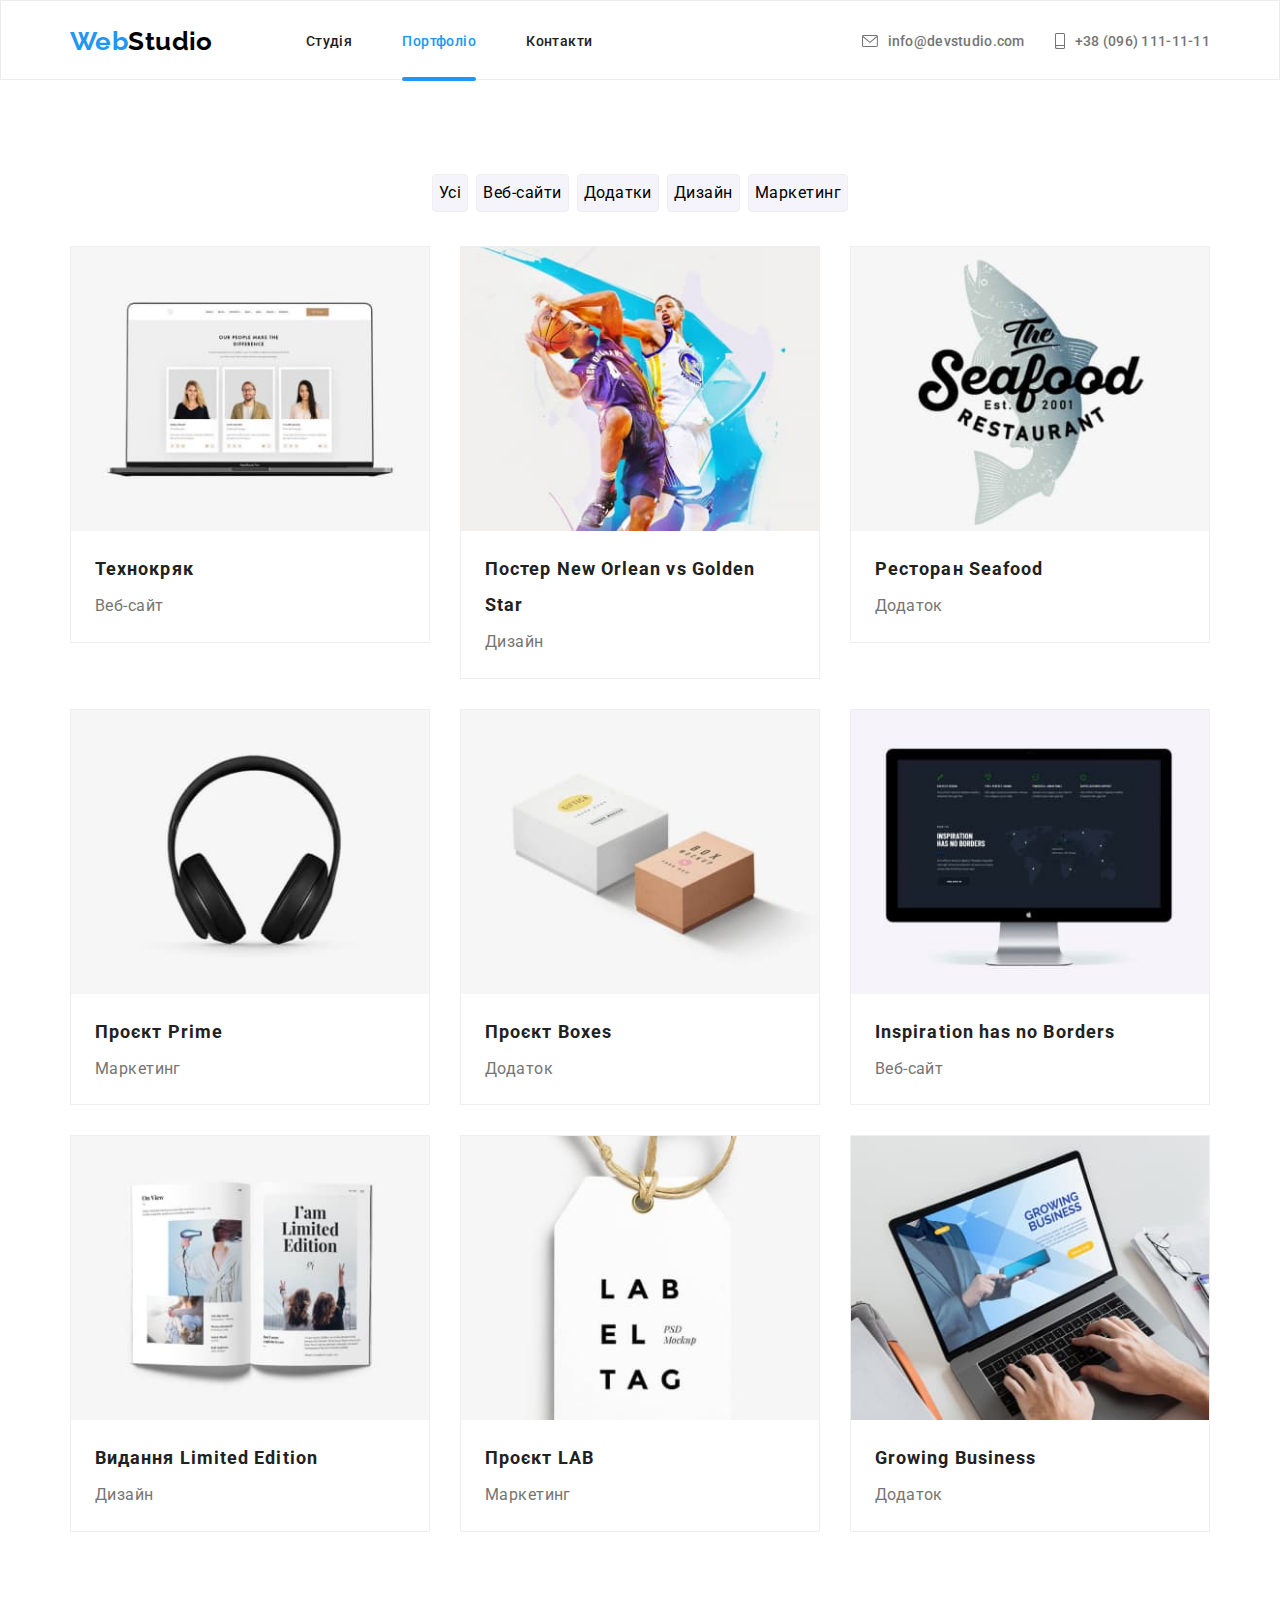
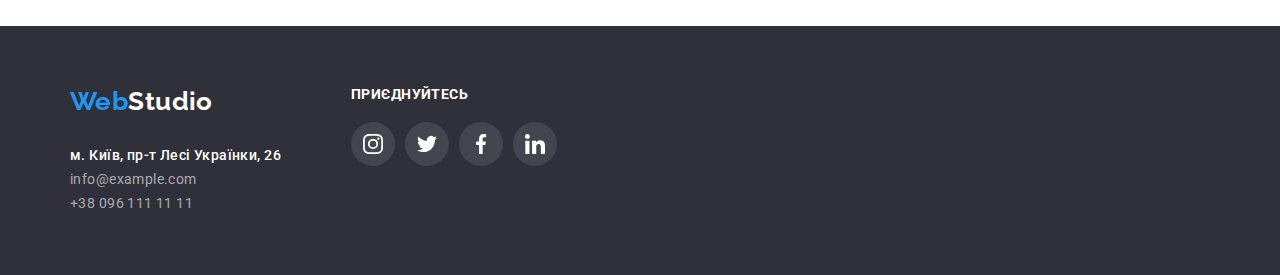
==== portfolio.html @ 77e69fac "form1" ====
<!DOCTYPE html>
<html lang="ru">
  <head>
    <link
      rel="stylesheet"
      href="https://cdnjs.cloudflare.com/ajax/libs/modern-normalize/1.0.0/modern-normalize.min.css"
    />
    <link rel="preconnect" href="https://fonts.googleapis.com" />
    <link rel="preconnect" href="https://fonts.gstatic.com" crossorigin />
    <link
      href="https://fonts.googleapis.com/css2?family=Raleway:wght@700&family=Roboto:wght@400;500;700;900&display=swap"
      rel="stylesheet"
    />

    <meta charset="UTF-8" />

    <meta name="viewport" content="width=device-width, initial-scale=1.0" />
    <title>Portfolio</title>
    <link rel="stylesheet" href="./css/styles.css" />
  </head>

  <body class="body">
     <header class="header">
      <section class="container main-nav">
        <h1 class="visually-hidden">Main</h1>
        <div class="header-logo">
          <a href="https://google.com" class="header-logo-link-1"
            ><span class="logo">Web</span><span class="header-logo-link-1">Studio</span></a
          >
        </div>

        <nav class="header-nav">
          <ul class="header-list">
            <li class="header-list-item"><a href="./index.html" class="list-item">Студія</a></li>
            <li class="header-list-item">
              <a href="./portfolio.html" class="list-item current">Портфоліо</a>
            </li>
            <li class="header-list-item"><a href="#contacts" class="list-item">Контакти</a></li>
          </ul>
        </nav>

        <ul class="contacts-list">
          <li class="contacts-list-item">
            <a href="info@devstudio.com" class="mail-tel">
              <svg class="icon-envelope" width="16" height="12">
                <use href="./images/icons.svg#envelope"/>
              </svg>
              info@devstudio.com</a
            >
          </li>
          <li class="contacts-list-item">
            <a href="tel:+380961111111" class="mail-tel">
              <svg class="icon-smartphone" width="10" height="16">
                <use href="./images/icons.svg#smartphone"/>
              </svg>

              +38 (096) 111-11-11
            </a>
          </li>
        </ul>
      </section>
    </header>
    <main>
      <section class="section">
        <h2 class="visually-hidden">Filter</h2>
        <div class="container portfolio">
          <ul class="button-list">
            <li><button type="button" class="button-list-item">Усі</button></li>
            <li><button type="button" class="button-list-item">Веб-сайти</button></li>
            <li><button type="button" class="button-list-item">Додатки</button></li>
            <li><button type="button" class="button-list-item">Дизайн</button></li>
            <li><button type="button" class="button-list-item">Маркетинг</button></li>
          </ul>

          <ul class="card-set">
            <li class="card-set-item">
              <a href="" class="card">
                <div class="card-thumb">
                  <!-- обертка для картинки -->
                  <img src="./images/project1.jpg" alt="сторінка в інтернеті" width="370" />
                <div class="card-overlay"><p class="text-description">Ресурс пропонує комплексні пропозиції з різним рівнем функціоналу та сервісів. Все це дозволить відвідувачу отримати вичерпні відомості про компанію чи приватну особу.</p>
               </div></div>
                <div class="text-box">
                  <h3 class="portfolio-title">Технокряк</h3>
                  <p class="portfolio-text">Веб-сайт</p>
                </div>
                 </a>
            </li>

            <li class="card-set-item">
              <a href="" class="card">
                <div class="card-thumb">
                  <!-- обертка для картинки -->
                  <img src="./images/project2.jpg" alt="сторінка в інтернеті" width="370" />
                </div>
                <div class="text-box">
                  <h3 class="portfolio-title">Постер New Orlean vs Golden Star</h3>
                  <p class="portfolio-text">Дизайн</p>
                </div>
           </a>
            </li>

            <li class="card-set-item">
         <a href="" class="card">
                <div class="card-thumb">
                  <!-- обертка для картинки -->
                  <img src="./images/project3.jpg" alt="сторінка в інтернеті" width="370" />
                </div>
                <div class="text-box">
                  <h3 class="portfolio-title">Ресторан Seafood</h3>
                  <p class="portfolio-text">Додаток</p>
                </div>
          </a>
            </li>

            <li class="card-set-item">
            <a href="" class="card">
                <div class="card-thumb">
                  <!-- обертка для картинки -->
                  <img src="./images/project4.jpg" alt="сторінка в інтернеті" width="370" />
                </div>
                <div class="text-box">
                  <h3 class="portfolio-title">Проєкт Prime</h3>
                  <p class="portfolio-text">Маркетинг</p>
                </div>
                </a>
            </li>

            <li class="card-set-item">
                <a href="" class="card">
                <div class="card-thumb">
                  <!-- обертка для картинки -->
                  <img src="./images/project5.jpg" alt="сторінка в інтернеті" width="370" />
                </div>
                <div class="text-box">
                  <h3 class="portfolio-title">Проєкт Boxes</h3>
                  <p class="portfolio-text">Додаток</p>
                </div>
               </a>
            </li>

            <li class="card-set-item">
                 <a href="" class="card">
                <div class="card-thumb">
                  <!-- обертка для картинки -->
                  <img src="./images/project6.jpg" alt="сторінка в інтернеті" width="370" />
                </div>
                <div class="text-box">
                  <h3 class="portfolio-title">Inspiration has no Borders</h3>
                  <p class="portfolio-text">Веб-сайт</p>
                </div>
                 </a>
            </li>

            <li class="card-set-item">
                <a href="" class="card">
                <div class="card-thumb">
                  <!-- обертка для картинки -->
                  <img src="./images/project7.jpg" alt="сторінка в інтернеті" width="370" />
                </div>
                <div class="text-box">
                  <h3 class="portfolio-title">Видання Limited Edition</h3>
                  <p class="portfolio-text">Дизайн</p>
                </div>
               </a>
            </li>
            <li class="card-set-item">
                <a href="" class="card">
                <div class="card-thumb">
                  <!-- обертка для картинки -->
                  <img src="./images/project8.jpg" alt="сторінка в інтернеті" width="370" />
                </div>
                <div class="text-box">
                  <h3 class="portfolio-title">Проєкт LAB</h3>
                  <p class="portfolio-text">Маркетинг</p>
                </div>
    </a>
            </li>
            <li class="card-set-item">
                <a href="" class="card">
                <div class="card-thumb">
                  <!-- обертка для картинки -->
                  <img src="./images/project9.jpg" alt="сторінка в інтернеті" width="370" />
                </div>
                <div class="text-box">
                  <h3 class="portfolio-title">Growing Business</h3>
                  <p class="portfolio-text">Додаток</p>
                </div>
              </a>
            </li>
          </ul>
        </div>
      </section>
    </main>

    <!-- Footer Portfolio -->
   <footer id="contacts" class="footer">
      <div class="container footer-section">
        <div class="logo-adress">
          <div class="footer-logo">
            <a href="https://google.com" class="footer-logo-link-1"
              ><span class="logo">Web</span><span class="footer-logo-link-1">Studio</span></a
            >
          </div>

          <address class="adress">
            <ul class="adress-list">
              <li>
                <a href="" class="adress-list-item-place">м. Київ, пр-т Лесі Українки, 26</a>
              </li>
              <li><a href="mailto:mango@mail.pig" class="adress-list-mail">info@example.com</a></li>
              <li><a href="tel:+1112223344" class="adress-list-tel">+38 096 111 11 11</a></li>
            </ul>
          </address>
        </div>

        <div class="footer-social-links">
          <p class="footer-subtitle">Приєднуйтесь</p>
          <ul class="footer-list">
            <li class="footer-list-item">
              <a href="" class="footer-icon-link">
                <svg class="footer-icon" width="20" height="20">
                  <use href="./images/icons.svg#instagram" />
                </svg>
              </a>
            </li>
            <li class="footer-list-item">
              <a href="" class="footer-icon-link">
                <svg class="footer-icon" width="20" height="20">
                  <use href="./images/icons.svg#twitter" />
                </svg>
              </a>
            </li>
            <li class="footer-list-item">
              <a href="" class="footer-icon-link">
                <svg class="footer-icon" width="20" height="20">
                  <use href="./images/icons.svg#facebook" />
                </svg>
              </a>
            </li>
            <li class="footer-list-item">
              <a href="" class="footer-icon-link">
                <svg class="footer-icon" width="20" height="20">
                  <use href="./images/icons.svg#linkedin"/>
                </svg>
              </a>
            </li>
          </ul>
        </div>
      </div>
    </footer>
     <script src="./js/modal.js"></script>
  </body>
</html>
---- css/styles.css ----
:root {
  --primary-text-color: rgb(33, 33, 33);
  --accent-color: rgba(33, 150, 243, 1);
  --icon-color: rgba(175, 177, 184, 1);
}

body {
  max-width: 1600px;
  font-family: 'Roboto', sans-serif;
  font-weight: 500;
  font-style: normal;
  font-size: 14px;
  color: var(--primary-text-color);
  background-color: rgba(255, 255, 255, 1);
  letter-spacing: 0.03em;
}

ul {
  list-style: none;
  padding-inline-start: 0px;
  margin-block-start: 0em;
  margin-block-end: 0em;
}

img {
  display: block; /* чтоб у картинки убрался маржин боттом */
  max-width: 100%; /* чтоб картинка не расширялась больше чем нужно */
}

h1,
h2,
h3,
h4,
p {
  margin: 0;
}

.visually-hidden {
  position: absolute;
  width: 1px;
  height: 1px;
  margin: -1px;
  border: 0;
  padding: 0;
  white-space: nowrap;
  clip-path: inset(100%);
  clip: rect(0 0 0 0);
  overflow: hidden;
}
/* Контейнер */

.container {
  margin: 0 auto; /*будет по центру */
  max-width: 1170px; /*ширина контейнера 1200 но отнимаем паддинги 15+15 (1200-30=1170) */
  padding-left: 15px;
  padding-right: 15px;
  /* padding: 15px делает репета и тогда ставит ширину видз 1200рх*/
}

.section {
  padding-top: 94px;
  padding-bottom: 94px;
}

/*шапка*/

.header {
  max-width: 100%;
  height: 80px;
  border: 1px solid rgba(236, 236, 236, 1);
}

/* main-nav */

.main-nav {
  display: flex;
  align-items: center;
}

.header-list {
  display: flex; /*ok */
  align-items: center;
  width: 281px;
  height: 16px;
  margin-left: 93px; /*ok*/
  margin-top: 32px;
  margin-bottom: 32px;
}

.header-list-item:not(:last-child) {
  margin-right: 50px;
}

.header-list-item {
  position: relative;
}

.list-item {
  /* у строчных элементов не работает вертикальная геометрияЮ поэтому дисплей блок для ссылок делаем 
    тогда ссылка раздвигает ли и можно паддинг добавить , будет больше площадь куда нажать*/
  display: block;
  padding-top: 32px;
  padding-bottom: 32px;
  /* это необязательно */
  color: rgb(33, 33, 33);
  text-decoration: none;
  transition: color 250ms cubic-bezier(0.4, 0, 0.2, 1);
}

.list-item.current::after {
  display: block;
  position: absolute;
  content: '';
  width: 100%;
  height: 4px;
  background-color: var(--accent-color);
  border-radius: 4px;
  left: 0;
  bottom: 0;
}

.header-list .list-item.current {
  color: var(--accent-color);
}

.list-item:hover,
.list-item:focus {
  color: var(--accent-color);
}

.header-logo-link-1 {
  /* width: 145px;
    height: 31px; */
  font-family: 'Raleway', sans-serif;
  font-weight: 700;
  font-style: normal;
  font-size: 26px;
  line-height: 1.17;
  text-decoration: none;
  line-height: 1.17;
  text-decoration: none;
}
.logo {
  color: var(--accent-color);
  color: var(--accent-color);
}

.header-logo-link-1 {
  color: rgba(0, 0, 0, 1);
}

/*------------ICON ---------*/
/* .button{
  display: inline-block;
  align-items: center;
  padding: 10px, 10px;
  background-color: #882626;
  color: antiquewhite;
  text-decoration: none;
cursor: pointer;
}

.button > .icon{
  display: inline-block;
  width: 20px;
  height: 20px;
  margin-right: 10px;
  outline: 1px solid salmon;
  background-image: url(../images/photo1.jpg);
  background-size: contain;
}

.button::before{
  width: 20px;
  height: 20px;
  margin-right: 10px;
  outline: 1px solid salmon;
  background-color: #757575;
  color: aqua
  content: ""; obligatory
  background-image: url(../images/photo1.jpg);
  background-size: contain;


  .list-item::before{  
     display: block; чтоб сделать на всю ширину родителя
       height: 20px;
       content: ""; obligatory

  height: 20px;

}*/

.contacts-list {
  display: flex;
  margin-left: auto; /*прижимает вправо до концф контейнера*/
  align-items: center;
  font-size: 14px;
  font-weight: 500;
  line-height: 1.17;
  letter-spacing: 0.02em;
  text-align: left;
  gap: 30px;
}

.contacts-list-item {
  display: flex;

  /* justify-content: baseline; */
  text-decoration: none;
  color: rgba(117, 117, 117, 1);
}

.mail-tel {
  color: rgba(117, 117, 117, 1);
  text-decoration: none;
  display: flex;
  align-items: center;
  transition: color 250ms cubic-bezier(0.4, 0, 0.2, 1);
}

.icon-smartphone,
.icon-envelope {
  fill: currentColor;
  margin-right: 10px;
  transition: fill 250ms cubic-bezier(0.4, 0, 0.2, 1);
}

.mail-tel:hover,
.mail-tel:focus {
  color: var(--accent-color);
}

.icon-smartphone:hover,
.icon-smartphone:focus,
.icon-envelope:hover,
.icon-envelope:focus {
  fill: var(--accent-color);
}

/* Приклад ::before 
.tel::before {
  display: block;
  height: 16px;
  width: 10px;
  content: '';
  background-image: url(../images/smartphone.png);
  background-repeat: no-repeat;
} */

/*Перший блок*/

.main {
  padding-top: 200px;
  padding-bottom: 200px;
  background-color: rgba(47, 48, 58, 1);
}

.overlay {
  max-width: 1600px;
  min-height: 600px;
  margin-left: auto;
  margin-right: auto;
  background-color: rgba(196, 196, 196, 1);
  background-image: url(../images/overlay.jpg);
  background-image: rgba(47, 48, 58, 0.4);
  background-image: linear-gradient(to right, rgba(0, 0, 0, 0, 5), rgba(0, 0, 0, 0, 5));
  background-repeat: no-repeat;
  background-size: cover;
  background-position: center;
}

.tittle {
  width: 696px;
  margin: 0 auto;
  margin-block-start: 0px;
  margin-block-end: 0px;
  margin-bottom: 30px;
  font-size: 44px;
  font-weight: 900;
  text-align: center;
  line-height: 1.36;
  text-transform: uppercase;
  letter-spacing: 0.06em;
  color: rgba(255, 255, 255, 1);
  /* background-color: teal; */
}

.button {
  margin: 0 auto;
  display: block;
  min-width: 200px;
  height: 50px;
  font-family: inherit;
  font-size: 16px;
  line-height: 1.88;
  font-weight: 700;
  letter-spacing: 0.06em;
  background: var(--accent-color);
  color: rgba(255, 255, 255, 1);
  box-shadow: 0px 4px 4px 0px rgba(0, 0, 0, 0.15);
  border: 1px solid transparent;
  cursor: pointer;
  border-radius: 4px;
  /* add padding?
    transparent border not obligatory
    display inline block
    это у нас не ссылка поэтому не нужно инлайн и паддинг */
}

/* .button:hover,
button:focus {
  border-radius: 4px;
} */

/* ----------------------Modal----------------------------*/

.backdrop {
  position: fixed;
  top: 0;
  left: 0;
  width: 100%;
  height: 100%;
  background-color: rgba(0, 0, 0, 0.2);
  opacity: 1;
  transition: opacity 250ms cubic-bezier(0.4, 0, 0.2, 1),
    visibility 250ms cubic-bezier(0.4, 0, 0.2, 1);
  z-index: 1;
}

.backdrop.is-hidden {
  opacity: 0;
  visibility: hidden;
  pointer-events: none; /*при таком классе на єлемент не действуют никакие собітия */
}

.backdrop.is-hidden .modal {
  transform: translate(-50%, -50%) scale(0.9); /*стилі для схованої модалки */
}
.modal {
  position: absolute;
  top: 50%;
  left: 50%;
  transform: translate(-50%, -50%) scale(1); /*властивість була перебита тому через пробіл записуємо */
  min-width: 528px;
  min-height: 581px;
  /* padding-top: 8px;
   padding-right: 8px;
  padding-left: 490px; */
  background-color: rgba(255, 255, 255, 1);
  border-radius: 4px;
  box-shadow: 0px 2px 1px 0px rgba(0, 0, 0, 0.2);
  box-shadow: 0px 1px 1px 0px rgba(0, 0, 0, 0.14);
  box-shadow: 0px 1px 3px 0px rgba(0, 0, 0, 0.12);

  /* transform: scale(1); */
  transition: transform 250ms cubic-bezier(0.4, 0, 0.2, 1);
}
.no-scroll {
  overflow: hidden;
}

.modal-button {
  position: absolute;
  right: 8px;
  top: 8px;
  display: inline-block;
  padding: 0;
  width: 30px;
  height: 30px;
  background-color: rgba(255, 255, 255, 1);
  border-radius: 50%;
  border: 1px solid rgba(0, 0, 0, 0.1);
  cursor: pointer;
}

.icon-modal {
  fill: rgba(0, 0, 0, 1);
}

/* ----------------------Features----------------------------*/
.icon-vector-ul {
  display: flex;
}

.icon-vector {
  background-color: #2f303a;
  width: 270px;
  height: 120px;
  margin-right: 30px;
  display: flex;
  align-items: center;
  justify-content: center;
}

.icon-svg {
  width: 100%;
  height: 100%;
}

.features {
  padding-bottom: 0;
}

.features-list {
  display: flex;
  flex-wrap: wrap;
  margin-left: -30px;
  justify-content: center;
  outline: 1px solid #2f303a;
}

.features-item {
  flex-basis: calc(100% / 4 - 30px);
  margin-left: 30px;
  height: 100%;
}

.features-image {
  background-color: rgba(245, 244, 250, 1);
  display: flex;
  width: 100%;
  height: 120px;
  border-radius: 4px;
  align-items: center;
  justify-content: center;
}

/* .image{
  display: block;
  width: 270px;
  height: 120px;
} */
/* 

/* .features-item::before {
  display: block;
  height: 120px;
  content: '';
  background-image: url(../images/antenna.png); */
/* background-size: contain; */
/* background-repeat: no-repeat;
  background-position: center;
  background-color: rgba(245, 244, 250, 1);
  border-radius: 4px;
}

.features-item:nth-child(2):before {
  /* можна через доп класс задавать свойства */
/* background-image: url(../images/clock.png);
}

.features-item:nth-child(3):before {
  background-image: url(../images/diagram.png);
}

.features-item:nth-child(4):before {
  background-image: url(../images/astronaut.png);
} */

.features-text {
  font-family: Roboto;
  font-size: 14px;
  font-weight: 400;
  color: rgba(117, 117, 117, 1);
}

.features-subtitle {
  margin-top: 30px;
  margin-bottom: 10px;
  font-family: Roboto;
  font-size: 14px;
  font-weight: 700;
  line-height: 1.2;
  text-transform: uppercase;
}

/*About*/

.about-title,
.team-title,
.clients-title {
  font-size: 36px;
  font-weight: 700;
  line-height: 1.2;
  text-align: center;
  margin: 0;
  margin-bottom: 50px;
}

.about-list {
  display: flex;
  flex-wrap: wrap;
  margin-left: -30px;
}

.about-list-item {
  flex-basis: calc(100% / 3 - 30px);
  margin-left: 30px;
}

.label-item {
  position: relative;
}

.label {
  position: absolute;
  bottom: 0;
  display: flex;
  align-items: center;
  justify-content: center;
  width: 100%;
  height: 70px;
  font-size: 14px;
  font-weight: 700;
  line-height: 1.17;
  text-transform: uppercase;
  text-align: center;
  color: rgba(255, 255, 255, 1);
  background-color: rgba(47, 48, 58, 0.8);

  white-space: nowrap; /* забороняємо пренос на нову строку*/
  overflow: hidden; /*ховаємо все зайве але треба падінги поставити */
  text-overflow: ellipsis;
}

/* Варіант: .about-list-item:not(:last-child) {
    margin-right: 30px;
  } */

/*-------------------------Team---------------------------*/

.team {
  background-color: #f5f4fa;
}

.team-list {
  margin: 0; /*reset */
  padding: 0;
  display: flex;
  flex-wrap: wrap;
  margin-left: -30px;
  margin-top: -30px;
}

.team-item {
  margin: 0; /*reset */
  padding: 0;
  flex-basis: calc(100% / 4 - 30px);
  margin-left: 30px;
  margin-top: 30px;
  background-color: #ffffff;
  border-radius: 0px 0px 4px 4px;
  box-shadow: 0px 2px 1px 0px #00000033;
  box-shadow: 0px 1px 1px 0px #00000024;
  box-shadow: 0px 1px 3px 0px #0000001f;
}

.team-text-box {
  padding-top: 30px;
  padding-bottom: 16px;
}

.team-text-box > p {
  font-weight: 400;
  font-size: 16px;
  line-height: 1.2;
  text-align: center;
  color: #757575;
  margin-block-end: 0;
  margin-block-start: 0;
}

.team-text-box > h3 {
  /* padding-top: 30px; */
  margin-block-end: 0;
  margin-block-start: 0;
  margin-bottom: 10px;
  font-size: 16px;
  line-height: 1.2;
  text-align: center;
  color: #212121;
}

/* ---------------------Social icons____ */
.social-list {
  display: flex;
  justify-content: center;
  margin-bottom: 30px;
}

.social-list-item {
  width: 44px;
  height: 44px;
  display: flex;
  margin-left: 10px;
}

.social-list-item:nth-child(1) {
  margin-left: 0;
}

.icon-link {
  padding: 0;
  border: none;
  width: 100%;
  height: 100%;
  background-color: rgba(255, 255, 255, 1);
  color: rgba(
    175,
    177,
    184,
    1
  ); /*задаем цвет чтоб задать потом киррент колир тогда ховер будет легко поставить */
  border-radius: 50%;
  display: flex;
  justify-content: center;
  align-items: center;
  transition: background-color 250ms cubic-bezier(0.4, 0, 0.2, 1);
}

.icon {
  fill: currentColor;
  transition: color 250ms cubic-bezier(0.4, 0, 0.2, 1);
}

.icon-link:hover,
.icon-link:focus {
  background-color: var(--accent-color);
  color: rgba(255, 255, 255, 1);
}

/* -------------Clients-------------------------- */

.clients-list {
  display: flex;
  flex-wrap: wrap;
  justify-content: center;
  margin: 0;
  margin-right: -30px;
  margin-top: -30px;
}

.clients-item {
  margin: 0;
  flex-basis: calc(100% / 6 - 30px);
  margin-right: 30px;
  margin-top: 30px;
  height: 92px;
}

.clients-link {
  padding: 0;
  width: 100%;
  height: 100%;
  display: flex;
  justify-content: center;
  align-items: center;
  border: 1px solid var(--icon-color);
  border-radius: 4px;
  color: var(--icon-color);
  transition: border 250ms cubic-bezier(0.4, 0, 0.2, 1);
}

.icon-clients {
  fill: currentColor;
  transition: fill 250ms cubic-bezier(0.4, 0, 0.2, 1);
}

.clients-link:hover,
.clients-link:focus {
  border: 1px solid var(--accent-color);
}

.clients-link:hover .icon-clients,
.clients-link:focus .icon-clients {
  fill: var(--accent-color);
}

/* ---------------Footer------------------ */

.footer {
  padding-top: 60px;
  padding-bottom: 60px;
  background: #2f303a;
}

.footer-section {
  display: flex;
}

.logo-adress {
  display: block;
}
.footer-logo {
  margin-bottom: 28px;
}

.footer-logo-link-1 {
  width: 145px;
  height: 31px;
  font-family: 'Raleway', sans-serif;
  font-weight: 700;
  font-style: normal;
  font-size: 26px;
  line-height: 1.17;
}
.logo {
  color: var(--accent-color);
}

.footer-logo-link-1 {
  color: #ffffff;
  text-decoration: none;
}

.adress-list {
  margin-top: 28px;
  line-height: 1.7;
  font-style: normal;
}

.adress-list-mail,
.adress-list-tel {
  font-weight: 400;
  line-height: 1.7;
  letter-spacing: 0.03em;
  text-align: left;
  text-decoration: none;
  color: rgb(255, 255, 255, 0.6);
}

.adress-list-mail {
  padding-bottom: 12px;
}

.adress-list-item-place {
  color: #ffffff;
  padding-bottom: 12px;
  text-decoration: none;
  gap: 12px;
}

/*--------footer-list -------------------------------*/

.footer-social-links {
  /* margin-top: 10px; */
  margin-left: 70px;
}

.footer-list {
  display: flex;
  justify-content: center;
  margin: 0;
}
.footer-subtitle,
.form-subtitle {
  margin-bottom: 20px;
  font-weight: 700;
  font-size: 14px;
  line-height: 1.17;
  text-transform: uppercase;
  color: rgba(255, 255, 255, 1);
}

.footer-list-item {
  display: flex;
  margin-left: 10px;
  width: 44px;
  height: 44px;
}

.footer-list-item:nth-child(1) {
  margin: 0;
}

.footer-icon-link {
  padding: 0;
  border: none;
  display: flex;
  width: 100%;
  height: 100%;
  background: rgba(255, 255, 255, 0.1);
  border-radius: 50%;
  justify-content: center;
  align-items: center;
  color: rgba(255, 255, 255, 1);
  transition: background-color 250ms cubic-bezier(0.4, 0, 0.2, 1);
}

.footer-icon {
  fill: currentColor;
}

.footer-icon-link:hover,
.footer-icon-link:focus {
  background-color: var(--accent-color);
}

/*________________FORM_________________*/

.footer-form {

  margin-left: 93px;
  
}

form{
  width: 570px;
  display: flex;
  flex-direction: row;
  gap: 12px;
 
}

label{
  display: flex;
  color: #757575;
    height: 50px;
}

input{
  display: flex;
width: 358px;
 background-color: rgba(47, 48, 58, 1);
font-size: 16px;
font-weight: 400;
line-height: 1.25;
text-align: left;
padding-left: 15px;
border: 1px solid rgba(255, 255, 255, 0.3);
box-shadow: 0px 4px 4px 0px rgba(0, 0, 0, 0.15);
}

.footer-form-btn {
  display: inline-block;
  background-color: var(--accent-color);
  border-radius: 4px;
  color: rgba(255, 255, 255, 1);
  cursor: pointer;
  font-size: 16px;
  font-weight: 700;
  line-height: 1.88;
  letter-spacing: 0.06em;
  text-align: center;
  width: 200px;
  height: 50px;
  margin-right: 10px;
}

.form-icon{
  fill: currentColor;
}
/*------------------------------------------------------------ Portfolio -------------------------------*/

/* Button section */
.button-list {
  display: flex;
  /* margin-top: 94px; */
  justify-content: center;
  gap: 8px;
  margin-bottom: 34px;
}

.button-list-item {
  height: 38px;
  border-radius: 4px;
  font-family: inherit;
  font-size: 16px;
  line-height: 1.63;
  text-align: center;
  letter-spacing: 0.03em;
  background-color: #f5f4fa;
  cursor: pointer;
  border: 1px solid rgba(238, 238, 238, 1);
  border-radius: 4px;
  transition: background-color 250ms cubic-bezier(0.4, 0, 0.2, 1),
    color 250ms cubic-bezier(0.4, 0, 0.2, 1);
}

.button-list-item:hover,
.button-list-item:focus {
  background-color: var(--accent-color);
  color: rgba(255, 255, 255, 1);
}

/* Portfolio List Section */

.card-set {
  margin: 0; /*reset */
  padding: 0;
  display: flex;
  flex-wrap: wrap;
  /* justify-content: space-between;  */
  /* margin-right: 0px; */
  margin-left: -30px;
  margin-top: -30px;
}

.card-set-item {
  margin: 0; /*reset */
  padding: 0;
  flex-basis: calc(100% / 3 - 30px);
  /*тоже самое что и ширина , хотим 3 колонки чтоб всега было */
  margin-left: 30px;
  margin-top: 30px;
}
.card {
  display: block;
  text-decoration: none;
  width: 100%;
  margin-left: auto;
  margin-right: auto;
  overflow: hidden;
  cursor: pointer;
  border: 1px solid rgba(238, 238, 238, 1);
}
.card:hover,
.card:focus {
  box-shadow: 1px 4px 6px 0px rgba(0, 0, 0, 0.16);
  box-shadow: 0px 4px 4px 0px rgba(0, 0, 0, 0.06);
  box-shadow: 0px 1px 1px 0px rgba(0, 0, 0, 0.12);
}

.card-thumb {
  position: relative;
  overflow: hidden; /*or auto*/
}

.card-thumb::before {
  display: inline-block;
  position: absolute;
  content: '';
  width: 100%;
  height: 100%;
  top: 0;
  left: 0;
  background-color: rgba(33, 150, 243, 0.9);
  opacity: 0;
  transform: translateY(100%);
  transition: transform 250ms cubic-bezier(0.4, 0, 0.2, 1);
}

.card:hover .card-thumb::before,
.card:focus .card-thumb::before {
  /*При ховере сюда возьми его бивор и примени стили*/
  opacity: 1;
  transform: translateY(0);
}

.text-description {
  position: absolute;
  display: flex;
  justify-content: center;
  align-items: center;
  padding-left: 24px;
  padding-right: 24px;
  bottom: 0;
  transform: translateY(100%);
  color: #ffffff;
  background-color: rgba(33, 150, 243, 0.9);

  opacity: 1;
  font-size: 18px;
  width: 100%;
  height: 100%;
  line-height: 1.56;
  font-weight: 400;
  text-align: left;
  transition: transform 250ms cubic-bezier(0.4, 0, 0.2, 1);
}

.card:hover .text-description,
.card:focus .text-description {
  opacity: 1;
  transform: translateY(0);
}

.text-box {
  padding-top: 20px;
  padding-bottom: 20px;
  padding-left: 24px;
  padding-right: 24px;
}

.portfolio-title {
  margin-block-end: 0;
  margin-block-start: 0;
  font-size: 18px;
  font-weight: 700;
  line-height: 2;
  letter-spacing: 0.06em;
  text-align: left;
  color: rgba(33, 33, 33, 1);
}

.portfolio-text {
  margin-block-end: 0;
  margin-block-start: 0;
  margin-top: 4px;
  font-size: 16px;
  font-weight: 400;
  line-height: 1.88;
  text-align: left;

  color: rgba(117, 117, 117, 1);
}
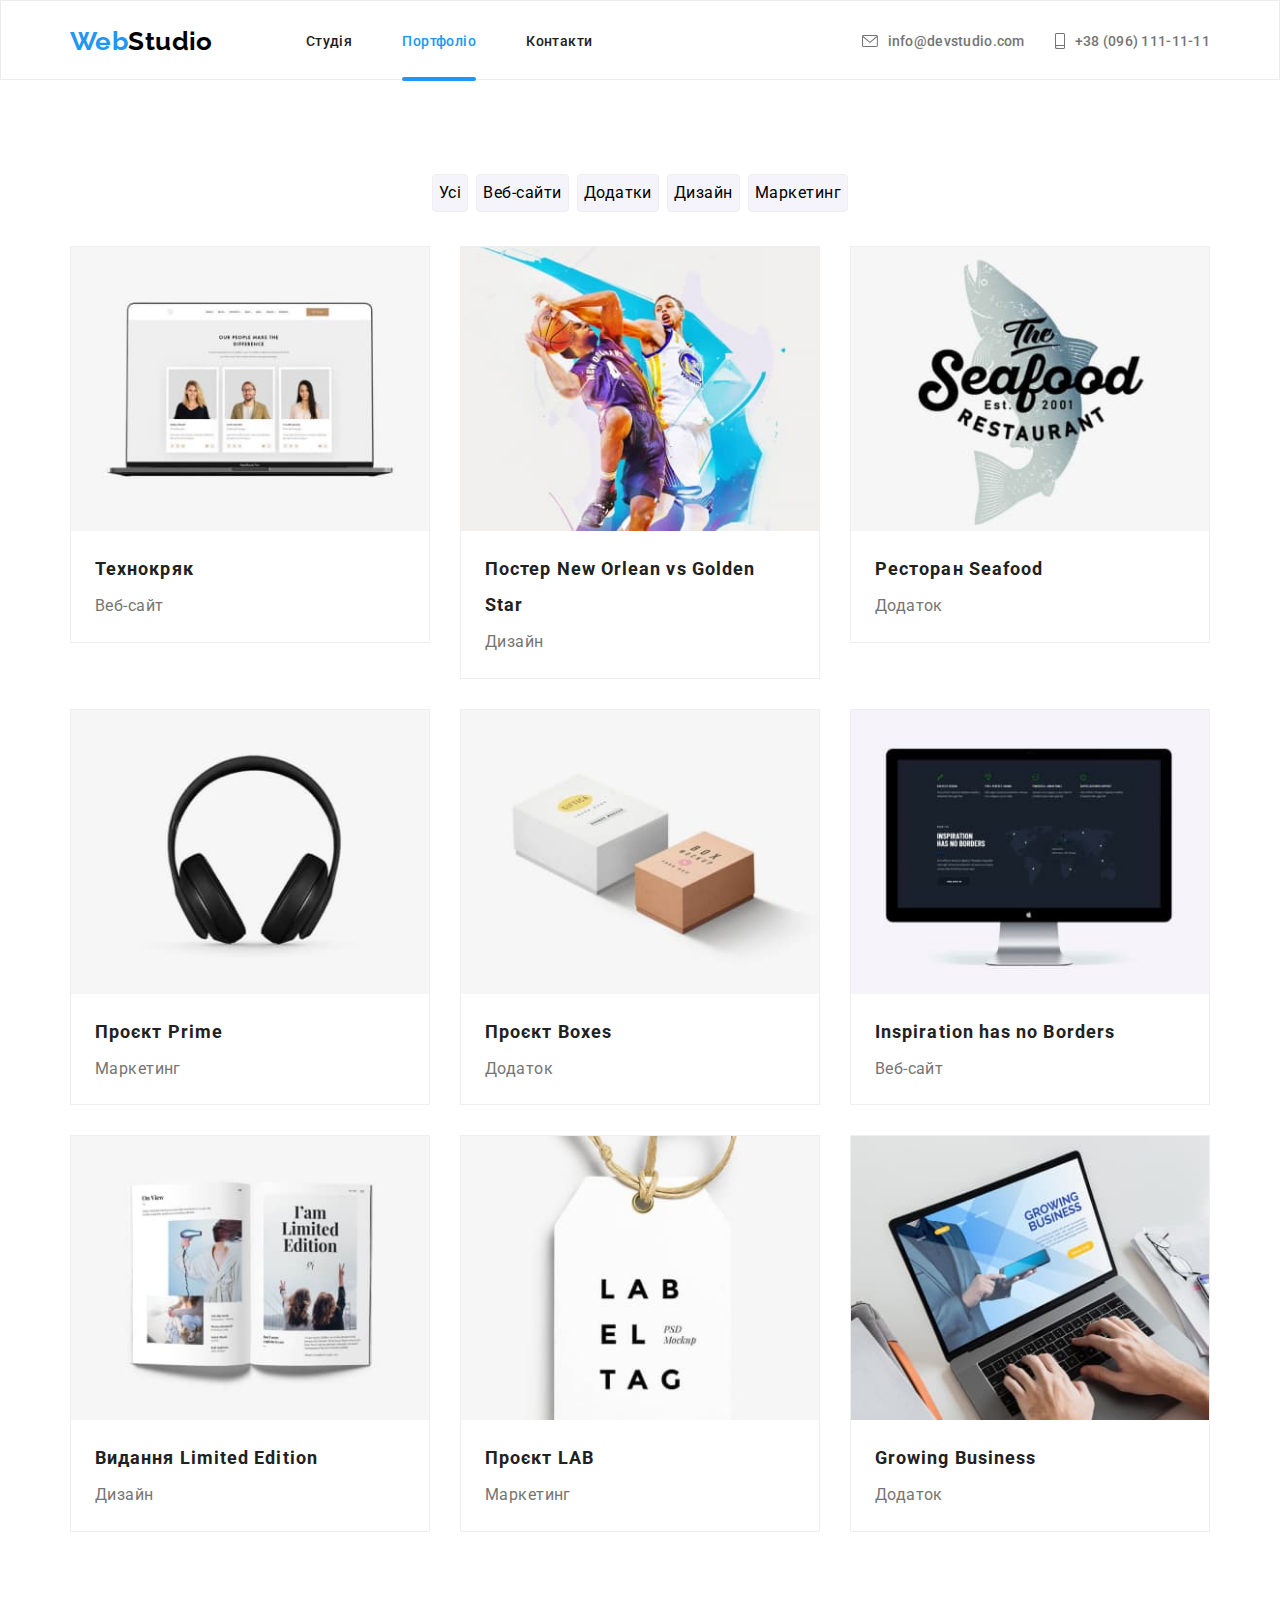
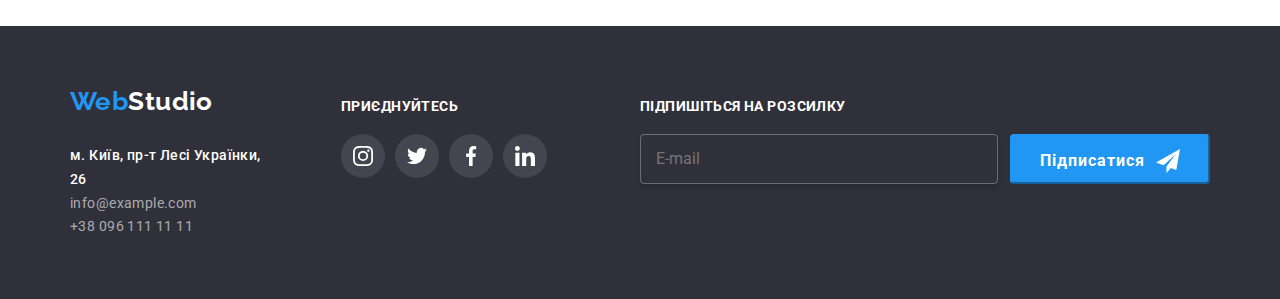
==== commit 7b4cc0cf: "ok" ====
--- a/portfolio.html
+++ b/portfolio.html
@@ -247,8 +247,23 @@
             </li>
           </ul>
         </div>
+
+
+         <div class="footer-form">
+          <p class="form-subtitle">Підпишіться на розсилку</p>
+          <form name="signup_form" class="form-subscribe" autocomplete="on" novalidate>
+            <input type="email" name="email" class="input-subscribe" placeholder="E-mail" />
+            <button type="submit" class="footer-form-btn">
+              Підписатися
+              <svg class="form-icon" width="24" height="24">
+                <use href="./images/icons.svg#icon-send" />
+              </svg>
+            </button>
+          </form>
+        </div>
       </div>
     </footer>
+    
      <script src="./js/modal.js"></script>
   </body>
 </html>
--- a/css/styles.css
+++ b/css/styles.css
@@ -344,9 +344,7 @@
   transform: translate(-50%, -50%) scale(1); /*властивість була перебита тому через пробіл записуємо */
   min-width: 528px;
   min-height: 581px;
-  /* padding-top: 8px;
-   padding-right: 8px;
-  padding-left: 490px; */
+  padding: 40px;
   background-color: rgba(255, 255, 255, 1);
   border-radius: 4px;
   box-shadow: 0px 2px 1px 0px rgba(0, 0, 0, 0.2);
@@ -377,6 +375,199 @@
 .icon-modal {
   fill: rgba(0, 0, 0, 1);
 }
+.modal-button:hover .icon-modal {
+  fill: var(--accent-color);
+  transition: fill 250ms cubic-bezier(0.4, 0, 0.2, 1);
+}
+/*MODAL FORM*/
+
+.modal-title {
+  margin-bottom: 12px;
+  font-size: 20px;
+  font-weight: 700;
+  line-height: 1.17;
+  text-align: center;
+  color: rgba(33, 33, 33, 1);
+}
+
+.modal-form {
+  width: 448px;
+}
+
+.form-field {
+  display: flex;
+  flex-direction: column;
+  margin-bottom: 10px;
+  width: 100%;
+
+}
+
+.modal-form-input {
+  display: block;
+  margin: 0;
+  padding: 0;
+  padding-left: 42px;
+  height: 40px;
+  border: 1px solid rgba(33, 33, 33, 0.2);
+  border-radius: 4px;
+  cursor: text;
+  width: 100%;
+transition: border-color 250ms cubic-bezier(0.4, 0, 0.2, 1);}
+
+.form-field label {
+  margin-bottom: 4px;
+  color: rgba(117, 117, 117, 1);
+  font-size: 12px;
+  font-weight: 400;
+  line-height: 1.17;
+  letter-spacing: 0.01em;
+  text-align: left;  
+   
+}
+.input-wrap{
+   position: relative;
+}
+
+.modal-form-icon {
+  position: absolute; 
+  top:50%;
+  transform: translateY(-50%);
+left: 12px;
+}
+
+.modal-form-input:focus + .modal-form-icon{
+  fill: var(--accent-color);
+  transition: fill 250ms cubic-bezier(0.4, 0, 0.2, 1) ;
+}
+.modal-form-input:focus{
+  border-color: var(--accent-color);
+  outline: var(--accent-color);
+  
+}
+
+
+
+
+.form-field textarea {
+    height: 120px;
+  padding: 12px 16px;
+  resize: none;
+  border: 1px solid rgba(33, 33, 33, 0.2);
+    border-radius: 4px;
+}
+
+.form-field textarea:focus{
+    border-color: var(--accent-color);
+  outline: var(--accent-color);
+   transition: border-color 250ms cubic-bezier(0.4, 0, 0.2, 1);
+}
+
+.form-field textarea::placeholder {
+  font-size: 12px;
+  font-weight: 400;
+  line-height: 1.17;
+  letter-spacing: 0.01em;
+  text-align: left;
+  color: rgba(117, 117, 117, 0.5);
+}
+
+.option-box{
+
+  display: flex;
+  justify-content: center;
+  align-items: center;
+  gap: 4px;
+  margin-top: 20px;
+
+}
+
+.option-box input[type='checkbox']{
+  color: var(--accent-color);
+}
+.option-box label{
+ font-size: 14px;
+  font-weight: 400;
+  line-height: 1.71;
+  text-align: left;
+  color: rgba(117, 117, 117, 1);
+}
+
+.option-box input[type='checkbox']{
+  /* color: var(--accent-color); */
+  width: 16px;
+  height: 15px;
+  margin-right: 4px;
+  border: 0.2px solid rgba(255, 255, 255, 1)
+}
+
+.checkbox-label{
+  display: flex;
+  align-items: center;
+}
+.checks-icon-wrap{
+  display: flex;
+  justify-content: center;
+  align-items: center;
+  width: 16px;
+  height: 15px;
+  background-color: white;
+  border: 2px solid black;
+  border-radius: 4px;
+  margin-right: 10px;
+}
+.icon-check{
+fill: transparent;
+}
+.checkbox:checked + .checks-icon-wrap{
+  border-color: var(--accent-color);
+background-color: var(--accent-color);
+}
+.checkbox:checked + .icon-check{
+fill: #ffffff;
+}
+/* ----в дз треба через спрайт----
+.checkbox:checked + .checks-icon{
+  border-color: var(--accent-color);
+background-color: var(--accent-color);
+background-image: url(../images/Check.svg);
+background-size: contain;
+background-origin: content-box;
+background-repeat: no-repeat;
+background-position: center;
+} */
+
+
+
+.conditions {
+  text-decoration: underline;
+  font-size: 14px;
+  font-weight: 400;
+  line-height: 1.71;
+  color: var(--accent-color);
+}
+
+.submit-btn {
+  display: flex;
+  justify-content: center;
+  align-items: center;
+  padding: 0;
+  margin-top: 30px;
+  margin-left: auto;
+  margin-right: auto;
+  background-color: var(--accent-color);
+  box-shadow: 0px 4px 4px 0px rgba(0, 0, 0, 0.15);
+  border-color: var(--accent-color);
+   border-radius: 4px;
+  color: rgba(255, 255, 255, 1);
+  cursor: pointer;
+  font-size: 16px;
+  font-weight: 700;
+  line-height: 1.88;
+  letter-spacing: 0.06em;
+  text-align: center;
+  width: 200px;
+  height: 50px;
+}
 
 /* ----------------------Features----------------------------*/
 .icon-vector-ul {
@@ -414,7 +605,28 @@
   flex-basis: calc(100% / 4 - 30px);
   margin-left: 30px;
   height: 100%;
-}
+ 
+}
+.features-subtitle{
+ margin-top: 30px;
+font-size: 14px;
+font-weight: 700;
+line-height: 1.17;
+text-transform: uppercase;
+text-align: left;
+
+}
+
+ .features-text{
+ margin-top: 10px;
+font-size: 14px;
+font-weight: 400;
+line-height: 1.71;
+text-align: left;
+color: rgba(117, 117, 117, 1);
+
+
+ }
 
 .features-image {
   background-color: rgba(245, 244, 250, 1);
@@ -426,56 +638,7 @@
   justify-content: center;
 }
 
-/* .image{
-  display: block;
-  width: 270px;
-  height: 120px;
-} */
-/* 
-
-/* .features-item::before {
-  display: block;
-  height: 120px;
-  content: '';
-  background-image: url(../images/antenna.png); */
-/* background-size: contain; */
-/* background-repeat: no-repeat;
-  background-position: center;
-  background-color: rgba(245, 244, 250, 1);
-  border-radius: 4px;
-}
-
-.features-item:nth-child(2):before {
-  /* можна через доп класс задавать свойства */
-/* background-image: url(../images/clock.png);
-}
-
-.features-item:nth-child(3):before {
-  background-image: url(../images/diagram.png);
-}
-
-.features-item:nth-child(4):before {
-  background-image: url(../images/astronaut.png);
-} */
-
-.features-text {
-  font-family: Roboto;
-  font-size: 14px;
-  font-weight: 400;
-  color: rgba(117, 117, 117, 1);
-}
-
-.features-subtitle {
-  margin-top: 30px;
-  margin-bottom: 10px;
-  font-family: Roboto;
-  font-size: 14px;
-  font-weight: 700;
-  line-height: 1.2;
-  text-transform: uppercase;
-}
-
-/*About*/
+/*---------------About-------------------------*/
 
 .about-title,
 .team-title,
@@ -744,7 +907,7 @@
 /*--------footer-list -------------------------------*/
 
 .footer-social-links {
-  /* margin-top: 10px; */
+  margin-top: 12px;
   margin-left: 70px;
 }
 
@@ -785,8 +948,7 @@
   justify-content: center;
   align-items: center;
   color: rgba(255, 255, 255, 1);
-  transition: background-color 250ms cubic-bezier(0.4, 0, 0.2, 1);
-}
+  }
 
 .footer-icon {
   fill: currentColor;
@@ -795,46 +957,62 @@
 .footer-icon-link:hover,
 .footer-icon-link:focus {
   background-color: var(--accent-color);
+ transition: background-color 250ms cubic-bezier(0.4, 0, 0.2, 1);
 }
 
 /*________________FORM_________________*/
 
 .footer-form {
-
+  margin-top: 12px;
   margin-left: 93px;
-  
-}
-
-form{
+}
+
+.form-subscribe {
   width: 570px;
   display: flex;
   flex-direction: row;
   gap: 12px;
- 
-}
-
-label{
-  display: flex;
-  color: #757575;
-    height: 50px;
-}
-
-input{
-  display: flex;
-width: 358px;
- background-color: rgba(47, 48, 58, 1);
-font-size: 16px;
-font-weight: 400;
-line-height: 1.25;
-text-align: left;
-padding-left: 15px;
-border: 1px solid rgba(255, 255, 255, 0.3);
-box-shadow: 0px 4px 4px 0px rgba(0, 0, 0, 0.15);
-}
-
+}
+
+.input-subscribe {
+  display: flex;
+  width: 358px;
+  color: #ffffff;
+  background-color: transparent;
+  font-size: 16px;
+  font-weight: 400;
+  line-height: 1.25;
+  text-align: left;
+  padding: 0;
+  padding-left: 15px;
+  border: none;
+  border: 1px solid rgba(255, 255, 255, 0.3);
+  border-radius: 4px;
+  box-shadow: 0px 4px 4px 0px rgba(0, 0, 0, 0.15);
+  outline: none;
+  transition: border-color 1000ms cubic-bezier(0.4, 0, 0.2, 1);
+}
+
+.input-subscribe::placeholder{
+   font-size: 16px;
+  font-weight: 400;
+  line-height: 1.71;
+  text-align: left;
+
+  transition: color 1000ms cubic-bezier(0.4, 0, 0.2, 1);
+}
+.input-subscribe::placeholder:focus{
+  color: #ffffff;
+
+}
 .footer-form-btn {
   display: inline-block;
+padding: 0;
+  padding: 10px 28px;
+
+  position: relative;
   background-color: var(--accent-color);
+  border-color: var(--accent-color);
   border-radius: 4px;
   color: rgba(255, 255, 255, 1);
   cursor: pointer;
@@ -842,13 +1020,15 @@
   font-weight: 700;
   line-height: 1.88;
   letter-spacing: 0.06em;
-  text-align: center;
+  text-align: left;
   width: 200px;
   height: 50px;
-  margin-right: 10px;
-}
-
-.form-icon{
+}
+
+.form-icon {
+  position: absolute;
+  top: 13px;
+  right: 28px;
   fill: currentColor;
 }
 /*------------------------------------------------------------ Portfolio -------------------------------*/
